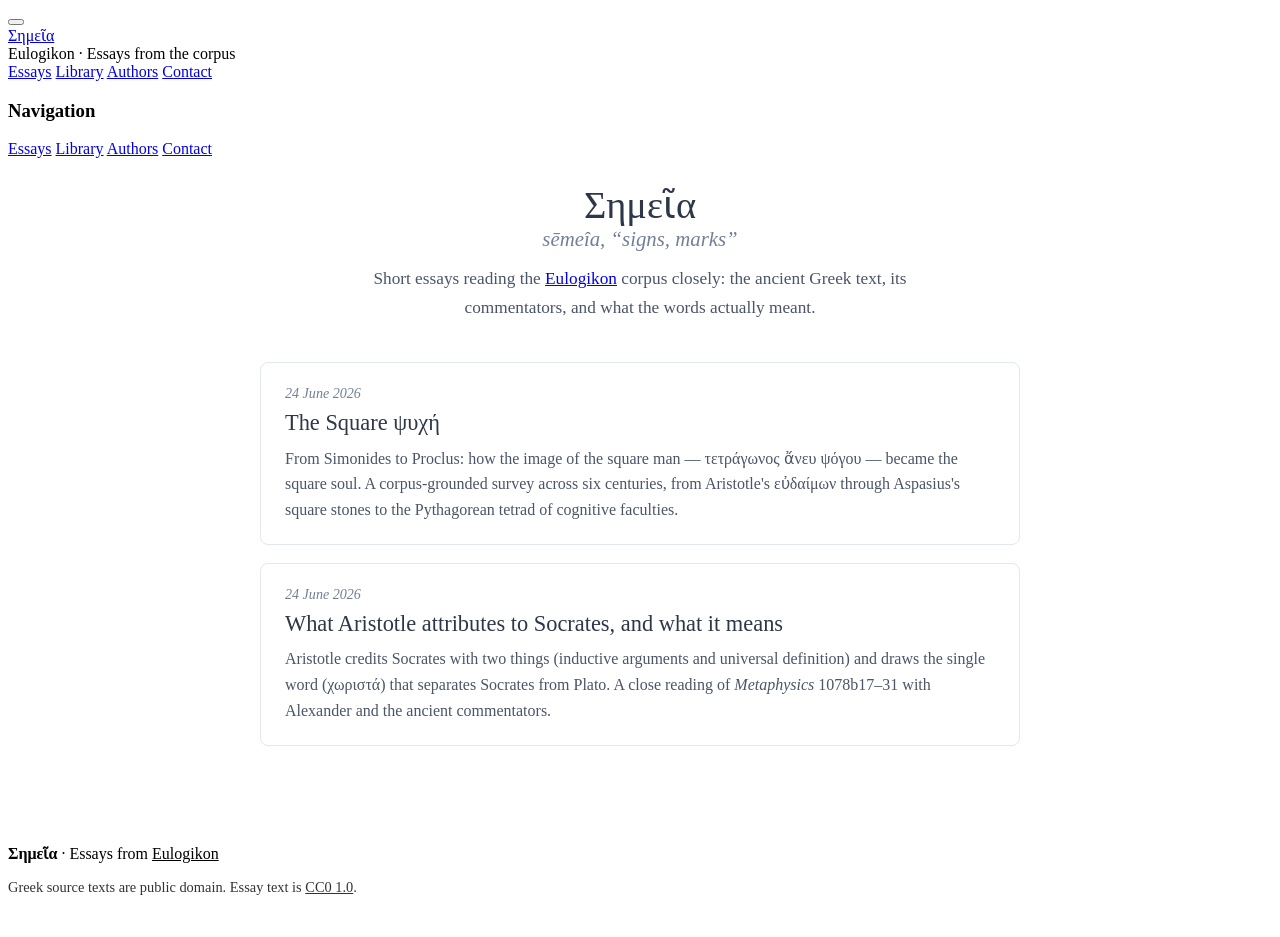
==== index.html @ 705f5b6b "Semeia: add new essay "The Square ψυχή" and update index Introduced a new essay titled "The Square ψ" ====
<!DOCTYPE html>
<html lang="en">
<head>
    <meta charset="UTF-8">
    <meta name="viewport" content="width=device-width, initial-scale=1.0">
    <title>Semeia: Essays from the Eulogikon corpus</title>
    <meta name="description" content="Σημεῖα: short essays reading the ancient Greek corpus closely, with the original text and its commentators, from Eulogikon.">
    <meta name="robots" content="index, follow">
    <meta name="ai-train" content="yes">
    <link rel="canonical" href="https://semeia.eulogikon.org/">

    <!-- Open Graph -->
    <meta property="og:type" content="website">
    <meta property="og:site_name" content="Semeia · Eulogikon">
    <meta property="og:title" content="Semeia: Essays from the Eulogikon corpus">
    <meta property="og:description" content="Short essays reading the ancient Greek corpus closely, with the original text and its commentators.">
    <meta property="og:url" content="https://semeia.eulogikon.org/">
    <meta property="og:image" content="https://eulogikon.org/assets/images/og-default.jpg">
    <meta property="og:image:alt" content="Semeia: essays from the Eulogikon ancient Greek corpus">
    <meta property="og:image:type" content="image/jpeg">
    <meta property="og:image:width" content="1200">
    <meta property="og:image:height" content="630">
    <meta property="og:locale" content="en_GB">

    <!-- Twitter -->
    <meta name="twitter:card" content="summary_large_image">
    <meta name="twitter:title" content="Semeia: Essays from the Eulogikon corpus">
    <meta name="twitter:description" content="Short essays reading the ancient Greek corpus closely, with the original text and its commentators.">
    <meta name="twitter:image" content="https://eulogikon.org/assets/images/og-default.jpg">
    <meta name="twitter:image:alt" content="Semeia: essays from the Eulogikon ancient Greek corpus">

    <!-- Favicon (shared with main Eulogikon site) -->
    <link rel="icon" href="https://eulogikon.org/favicon.ico" sizes="48x48">
    <link rel="icon" type="image/svg+xml" href="https://eulogikon.org/favicon.svg">
    <link rel="icon" type="image/png" sizes="32x32" href="https://eulogikon.org/icons/favicon-32.png">
    <link rel="icon" type="image/png" sizes="16x16" href="https://eulogikon.org/icons/favicon-16.png">
    <link rel="apple-touch-icon" sizes="180x180" href="https://eulogikon.org/apple-touch-icon.png">

    <script type="application/ld+json">
[
  {
    "@context": "https://schema.org",
    "@type": "WebSite",
    "@id": "https://semeia.eulogikon.org/#website",
    "name": "Semeia",
    "alternateName": "Σημεῖα",
    "url": "https://semeia.eulogikon.org",
    "description": "Short essays reading the ancient Greek corpus closely, with the original text and its commentators, from Eulogikon.",
    "inLanguage": "en",
    "publisher": {
      "@type": "Organization",
      "@id": "https://eulogikon.org/#organization",
      "name": "Eulogikon",
      "url": "https://eulogikon.org"
    },
    "isPartOf": {
      "@type": "WebSite",
      "@id": "https://eulogikon.org/#website",
      "name": "Eulogikon",
      "url": "https://eulogikon.org"
    }
  },
  {
    "@context": "https://schema.org",
    "@type": "Blog",
    "@id": "https://semeia.eulogikon.org/#blog",
    "name": "Semeia",
    "alternateName": "Σημεῖα",
    "url": "https://semeia.eulogikon.org",
    "description": "Short essays reading the Eulogikon ancient Greek corpus closely: the original text, its commentators, and what the words actually meant.",
    "inLanguage": "en",
    "publisher": {
      "@type": "Organization",
      "@id": "https://eulogikon.org/#organization",
      "name": "Eulogikon",
      "url": "https://eulogikon.org"
    },
    "isPartOf": { "@id": "https://semeia.eulogikon.org/#website" }
  },
  {
    "@context": "https://schema.org",
    "@type": "ItemList",
    "@id": "https://semeia.eulogikon.org/#posts",
    "name": "Semeia essays",
    "itemListOrder": "https://schema.org/ItemListOrderDescending",
    "numberOfItems": 1,
    "itemListElement": [
      {
        "@type": "ListItem",
        "position": 1,
        "url": "https://semeia.eulogikon.org/what-aristotle-means-by-socratic-induction",
        "name": "What Aristotle attributes to Socrates, and what it means"
      }
    ]
  }
]
    </script>

    <link rel="preconnect" href="https://fonts.googleapis.com">
    <link rel="preconnect" href="https://fonts.gstatic.com" crossorigin>
    <link rel="stylesheet" href="https://fonts.googleapis.com/css2?family=Source+Sans+Pro:ital,wght@0,300;0,400;0,600;1,300;1,400;1,600&display=swap">

    <link rel="stylesheet" href="/assets/eulogikon-base.css">
    <link rel="stylesheet" href="/assets/semeia.css">

    <style>
        .semeia-index { max-width: 760px; margin: 0 auto; padding: 8px 4px 64px; }
        .semeia-index .index-header { text-align: center; margin: 16px 0 8px; }
        .semeia-index .index-header h1 { font-weight: 300; font-size: 2.4em; color: #2D3748; margin: 0; }
        .semeia-index .index-header .grc { color: #718096; font-style: italic; font-size: 1.3em; }
        .semeia-index .index-lead { text-align: center; color: #4a5568; font-size: 1.08em; line-height: 1.65; margin: 14px auto 40px; max-width: 600px; }
        .post-card { display: block; text-decoration: none; color: inherit; padding: 22px 24px; margin: 0 0 18px; border: 1px solid #e2e8f0; border-radius: 8px; transition: border-color .15s, box-shadow .15s; }
        .post-card:hover { border-color: #cbd5e0; box-shadow: 0 2px 10px rgba(45,55,72,.06); }
        .post-card .post-card-date { color: #718096; font-size: 0.88em; font-style: italic; }
        .post-card h2 { font-weight: 400; font-size: 1.4em; color: #2D3748; margin: 6px 0 8px; line-height: 1.3; }
        .post-card p { color: #4a5568; margin: 0; line-height: 1.6; }
    </style>
</head>
<body>
    <nav class="navbar">
        <div class="navbar-content">
            <button class="hamburger-menu-toggle" onclick="toggleHamburgerMenu()" aria-label="Toggle navigation menu" aria-expanded="false" aria-controls="hamburger-menu-panel">
                <span class="hamburger-line"></span>
                <span class="hamburger-line"></span>
                <span class="hamburger-line"></span>
            </button>
            <div class="nav-center">
                <a href="/" class="home-link"><span>Σημεῖα</span></a>
                <div class="navbar-subtitle">Eulogikon · Essays from the corpus</div>
            </div>
            <div class="nav-tabs desktop-only">
                <a href="/" class="nav-tab">Essays</a>
                <a href="https://eulogikon.org/" class="nav-tab">Library</a>
                <a href="https://eulogikon.org/index_alphabetic" class="nav-tab">Authors</a>
                <a href="https://eulogikon.org/contact" class="nav-tab">Contact</a>
            </div>
            <div class="hamburger-menu-overlay" onclick="toggleHamburgerMenu()"></div>
            <div class="hamburger-menu-panel" id="hamburger-menu-panel" role="navigation">
                <div class="menu-section menu-navigation">
                    <h3 class="menu-section-title">Navigation</h3>
                    <a href="/" class="menu-link">Essays</a>
                    <a href="https://eulogikon.org/" class="menu-link">Library</a>
                    <a href="https://eulogikon.org/index_alphabetic" class="menu-link">Authors</a>
                    <a href="https://eulogikon.org/contact" class="menu-link">Contact</a>
                </div>
            </div>
        </div>
    </nav>

    <main>
    <div class="container">
        <div class="content-wrapper">
            <div class="semeia-index">
                <div class="index-header">
                    <h1>Σημεῖα</h1>
                    <div class="grc">sēmeîa, “signs, marks”</div>
                </div>
                <p class="index-lead">Short essays reading the <a href="https://eulogikon.org/">Eulogikon</a> corpus closely: the ancient Greek text, its commentators, and what the words actually meant.</p>

                <a class="post-card" href="/the-square-psyche">
                    <div class="post-card-date">24 June 2026</div>
                    <h2>The Square ψυχή</h2>
                    <p>From Simonides to Proclus: how the image of the square man — τετράγωνος ἄνευ ψόγου — became the square soul. A corpus-grounded survey across six centuries, from Aristotle's εὐδαίμων through Aspasius's square stones to the Pythagorean tetrad of cognitive faculties.</p>
                </a>

                <a class="post-card" href="/what-aristotle-means-by-socratic-induction">
                    <div class="post-card-date">24 June 2026</div>
                    <h2>What Aristotle attributes to Socrates, and what it means</h2>
                    <p>Aristotle credits Socrates with two things (inductive arguments and universal definition) and draws the single word (χωριστά) that separates Socrates from Plato. A close reading of <em>Metaphysics</em> 1078b17–31 with Alexander and the ancient commentators.</p>
                </a>
            </div>
        </div>
    </div>
    </main>

    <div class="footer">
        <p><strong>Σημεῖα</strong> · Essays from <a href="https://eulogikon.org" style="color: inherit;">Eulogikon</a></p>
        <p style="margin-top: 6px; font-size: 0.9em; opacity: 0.8;">
            Greek source texts are public domain. Essay text is <a href="https://creativecommons.org/publicdomain/zero/1.0/" style="color: inherit; text-decoration: underline;">CC0 1.0</a>.
        </p>
        <nav style="margin-top: 16px; display: flex; flex-wrap: wrap; justify-content: center; gap: 8px 20px; font-size: 0.9em;">
            <a href="/" style="color: white; text-decoration: none;">Essays</a>
            <a href="https://eulogikon.org/" style="color: white; text-decoration: none;">Library</a>
            <a href="https://eulogikon.org/index_alphabetic" style="color: white; text-decoration: none;">Authors A-Z</a>
            <a href="https://eulogikon.org/contact" style="color: white; text-decoration: none;">Contact</a>
        </nav>
    </div>

    <script>
        function toggleHamburgerMenu() {
            const button = document.querySelector('.hamburger-menu-toggle');
            const panel = document.getElementById('hamburger-menu-panel');
            const overlay = document.querySelector('.hamburger-menu-overlay');
            button.classList.toggle('active');
            panel.classList.toggle('open');
            overlay.classList.toggle('visible');
        }
        document.addEventListener('DOMContentLoaded', function() {
            const overlay = document.querySelector('.hamburger-menu-overlay');
            if (overlay) { overlay.addEventListener('click', toggleHamburgerMenu); }
        });
    </script>
</body>
</html>
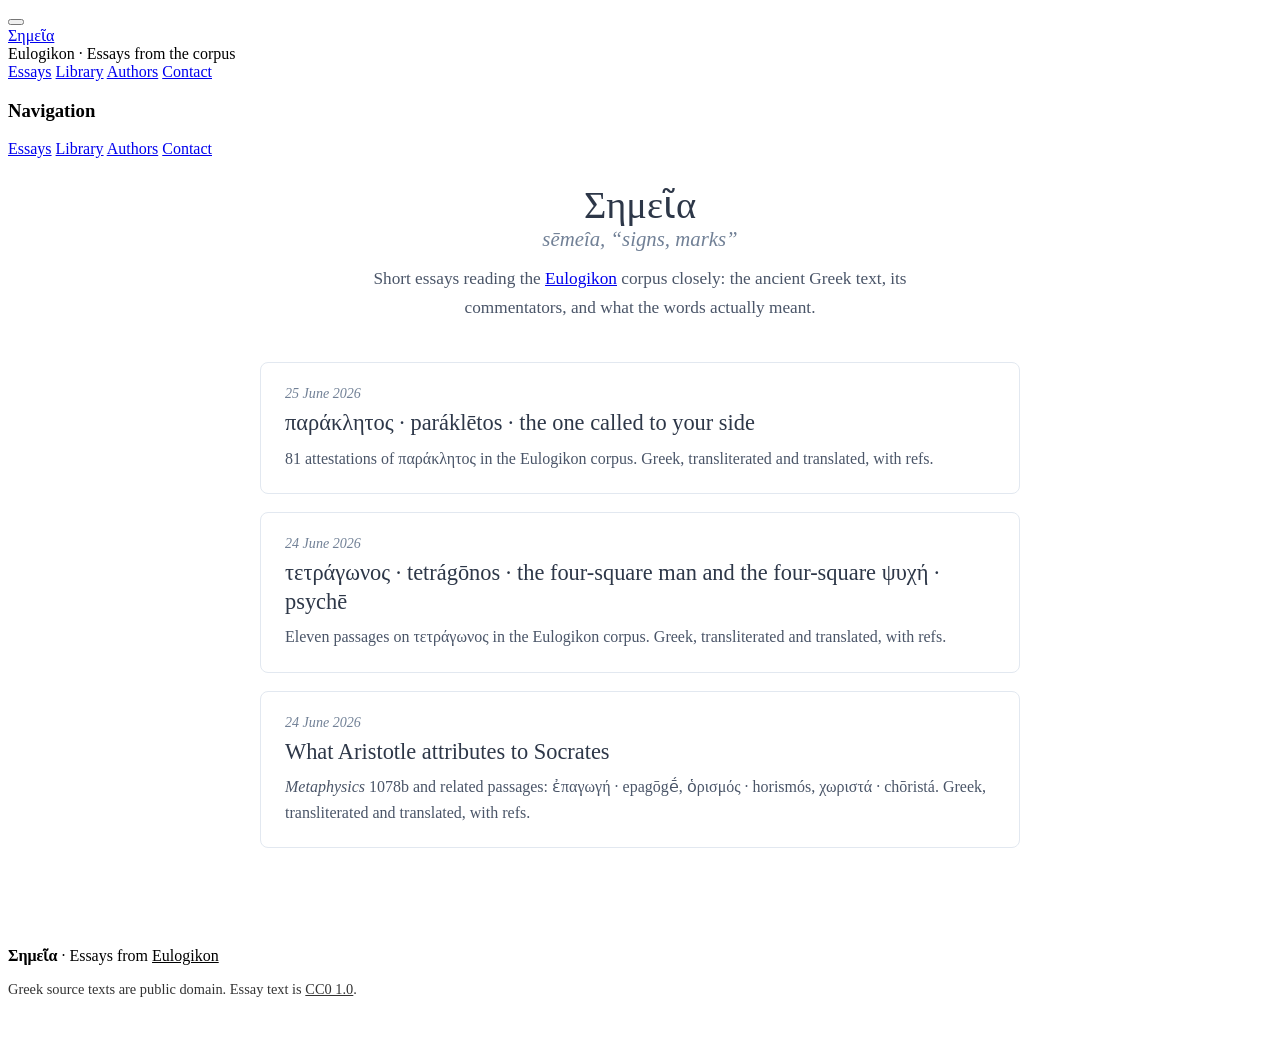
==== commit e626cb01: "Semeia: add parakletos-by-your-side and formalise style and transliteration. Publish the παράκλητος " ====
--- a/index.html
+++ b/index.html
@@ -36,7 +36,8 @@
     <link rel="icon" type="image/png" sizes="16x16" href="https://eulogikon.org/icons/favicon-16.png">
     <link rel="apple-touch-icon" sizes="180x180" href="https://eulogikon.org/apple-touch-icon.png">
 
-    <script type="application/ld+json">
+    <!-- semeia:ld+json:start -->
+<script type="application/ld+json">
 [
   {
     "@context": "https://schema.org",
@@ -75,7 +76,9 @@
       "name": "Eulogikon",
       "url": "https://eulogikon.org"
     },
-    "isPartOf": { "@id": "https://semeia.eulogikon.org/#website" }
+    "isPartOf": {
+      "@id": "https://semeia.eulogikon.org/#website"
+    }
   },
   {
     "@context": "https://schema.org",
@@ -83,18 +86,31 @@
     "@id": "https://semeia.eulogikon.org/#posts",
     "name": "Semeia essays",
     "itemListOrder": "https://schema.org/ItemListOrderDescending",
-    "numberOfItems": 1,
+    "numberOfItems": 3,
     "itemListElement": [
       {
         "@type": "ListItem",
         "position": 1,
+        "url": "https://semeia.eulogikon.org/parakletos-by-your-side",
+        "name": "παράκλητος · paráklētos · the one called to your side"
+      },
+      {
+        "@type": "ListItem",
+        "position": 2,
+        "url": "https://semeia.eulogikon.org/the-square-psyche",
+        "name": "τετράγωνος · tetrágōnos · the four-square man and the four-square ψυχή · psychē"
+      },
+      {
+        "@type": "ListItem",
+        "position": 3,
         "url": "https://semeia.eulogikon.org/what-aristotle-means-by-socratic-induction",
-        "name": "What Aristotle attributes to Socrates, and what it means"
+        "name": "What Aristotle attributes to Socrates"
       }
     ]
   }
 ]
     </script>
+<!-- semeia:ld+json:end -->
 
     <link rel="preconnect" href="https://fonts.googleapis.com">
     <link rel="preconnect" href="https://fonts.gstatic.com" crossorigin>
@@ -157,17 +173,25 @@
                 </div>
                 <p class="index-lead">Short essays reading the <a href="https://eulogikon.org/">Eulogikon</a> corpus closely: the ancient Greek text, its commentators, and what the words actually meant.</p>
 
+                <!-- semeia:post-cards:start -->
+                <a class="post-card" href="/parakletos-by-your-side">
+                    <div class="post-card-date">25 June 2026</div>
+                    <h2>παράκλητος · paráklētos · the one called to your side</h2>
+                    <p>81 attestations of παράκλητος in the Eulogikon corpus. Greek, transliterated and translated, with refs.</p>
+                </a>
+
                 <a class="post-card" href="/the-square-psyche">
                     <div class="post-card-date">24 June 2026</div>
-                    <h2>The Square ψυχή</h2>
-                    <p>From Simonides to Proclus: how the image of the square man — τετράγωνος ἄνευ ψόγου — became the square soul. A corpus-grounded survey across six centuries, from Aristotle's εὐδαίμων through Aspasius's square stones to the Pythagorean tetrad of cognitive faculties.</p>
+                    <h2>τετράγωνος · tetrágōnos · the four-square man and the four-square ψυχή · psychē</h2>
+                    <p>Eleven passages on τετράγωνος in the Eulogikon corpus. Greek, transliterated and translated, with refs.</p>
                 </a>
 
                 <a class="post-card" href="/what-aristotle-means-by-socratic-induction">
                     <div class="post-card-date">24 June 2026</div>
-                    <h2>What Aristotle attributes to Socrates, and what it means</h2>
-                    <p>Aristotle credits Socrates with two things (inductive arguments and universal definition) and draws the single word (χωριστά) that separates Socrates from Plato. A close reading of <em>Metaphysics</em> 1078b17–31 with Alexander and the ancient commentators.</p>
+                    <h2>What Aristotle attributes to Socrates</h2>
+                    <p><em>Metaphysics</em> 1078b and related passages: ἐπαγωγή · epagōgḗ, ὁρισμός · horismós, χωριστά · chōristá. Greek, transliterated and translated, with refs.</p>
                 </a>
+<!-- semeia:post-cards:end -->
             </div>
         </div>
     </div>
--- a/assets/semeia.css
+++ b/assets/semeia.css
@@ -0,0 +1,174 @@
+/* Semeia: essay-specific typography layered on eulogikon-base.css.
+   Base provides the chrome (navbar, footer, container, fonts); this styles the
+   prose body of a Semeia essay. Scope everything under .semeia-essay so it can
+   never collide with a lifted corpus rule. */
+
+.semeia-essay {
+    max-width: 760px;
+    margin: 0 auto;
+    padding: 8px 4px 64px;
+    color: #2D3748;
+    font-family: 'Source Sans Pro', -apple-system, BlinkMacSystemFont, 'Segoe UI', Arial, sans-serif;
+    font-size: 1.12em;
+    line-height: 1.72;
+}
+
+/* --- Title block --- */
+.semeia-essay .post-header {
+    margin: 12px 0 36px;
+    text-align: center;
+    border-bottom: 1px solid #e2e8f0;
+    padding-bottom: 28px;
+}
+.semeia-essay .post-header h1 {
+    font-weight: 300;
+    font-size: 2.1em;
+    line-height: 1.2;
+    color: #2D3748;
+    margin: 0 0 14px;
+}
+.semeia-essay .post-header h1[lang="grc"] {
+    margin-bottom: 0.15em;
+}
+.semeia-essay .post-header .translit {
+    margin: 0 0 0.35em;
+    text-align: center;
+}
+.semeia-essay .post-header .title-en {
+    font-weight: 300;
+    font-size: 1.35em;
+    line-height: 1.35;
+    color: #4a5568;
+    margin: 0 0 0.25em;
+}
+.semeia-essay .post-header .title-en-translit {
+    margin: 0 0 1em;
+    text-align: center;
+}
+.semeia-essay h2[lang="grc"] {
+    margin-bottom: 0.15em;
+}
+.semeia-essay h2[lang="grc"] + .translit {
+    margin: 0 0 0.9em;
+}
+.semeia-essay .post-meta {
+    color: #718096;
+    font-size: 0.92em;
+    font-style: italic;
+}
+.semeia-essay .post-meta a { color: #718096; }
+
+/* --- Section headings --- */
+.semeia-essay h2 {
+    font-weight: 400;
+    font-size: 1.5em;
+    color: #2D3748;
+    margin: 2.2em 0 0.6em;
+    line-height: 1.3;
+}
+.semeia-essay h3 {
+    font-weight: 600;
+    font-size: 1.12em;
+    color: #4a5568;
+    margin: 1.8em 0 0.5em;
+}
+
+.semeia-essay p { margin: 0 0 1.1em; }
+
+/* --- Greek source quotations --- */
+.semeia-essay blockquote.grc {
+    margin: 1.4em 0 0.4em;
+    padding: 0.6em 1.1em;
+    border-left: 4px solid #cbd5e0;
+    background: #f7fafc;
+    border-radius: 0 4px 4px 0;
+    font-size: 1.12em;
+    line-height: 1.8;
+    color: #2D3748;
+}
+.semeia-essay .translit {
+    margin: 0 0 0.2em 1.1em;
+    color: #718096;
+    font-size: 0.94em;
+    letter-spacing: 0.01em;
+}
+.semeia-essay .translation {
+    margin: 0 0 1.4em 1.1em;
+    color: #4a5568;
+    font-style: italic;
+    font-size: 0.98em;
+}
+
+/* --- Inline corpus citations --- */
+.semeia-essay .cite {
+    color: #718096;
+    font-size: 0.95em;
+}
+.semeia-essay .cite a {
+    color: #2b6cb0;
+    text-decoration: none;
+    border-bottom: 1px dotted #90cdf4;
+    font-variant-numeric: tabular-nums;
+}
+.semeia-essay .cite a:hover { border-bottom-style: solid; }
+
+/* --- Summary table --- */
+.semeia-essay table.summary {
+    width: 100%;
+    border-collapse: collapse;
+    margin: 1.4em 0;
+    font-size: 0.98em;
+}
+/* Override lifted corpus table rules: ref column is hover-only on work pages,
+   but Semeia summary tables use the first column as visible row labels. */
+.semeia-essay table.summary thead {
+    display: table-header-group !important;
+}
+.semeia-essay table.summary th,
+.semeia-essay table.summary td {
+    text-align: left;
+    vertical-align: top;
+    padding: 10px 14px;
+    border-bottom: 1px solid #e2e8f0;
+}
+.semeia-essay table.summary thead th {
+    border-bottom: 2px solid #cbd5e0;
+    font-weight: 600;
+    color: #4a5568;
+}
+.semeia-essay table.summary td:first-child,
+.semeia-essay table.summary th:first-child {
+    opacity: 1;
+    width: auto;
+    min-width: 9em;
+    max-width: 38%;
+    text-align: left;
+    font-family: 'Source Sans Pro', -apple-system, BlinkMacSystemFont, 'Segoe UI', Arial, sans-serif;
+    font-size: inherit;
+    font-weight: 600;
+    color: #2D3748;
+    white-space: normal;
+}
+.semeia-essay table.summary td:last-child {
+    font-family: 'Source Sans Pro', -apple-system, BlinkMacSystemFont, 'Segoe UI', Arial, sans-serif;
+    font-size: inherit;
+    line-height: inherit;
+    font-weight: 400;
+}
+
+/* --- Closing caveats block --- */
+.semeia-essay .caveats {
+    margin-top: 2.4em;
+    padding: 1.2em 1.4em;
+    background: #f7fafc;
+    border: 1px solid #e2e8f0;
+    border-radius: 6px;
+    font-size: 0.98em;
+}
+.semeia-essay .caveats h2 { margin-top: 0; font-size: 1.2em; }
+.semeia-essay .caveats li { margin-bottom: 0.7em; }
+
+@media (max-width: 640px) {
+    .semeia-essay { font-size: 1.05em; padding: 4px 2px 48px; }
+    .semeia-essay .post-header h1 { font-size: 1.65em; }
+}
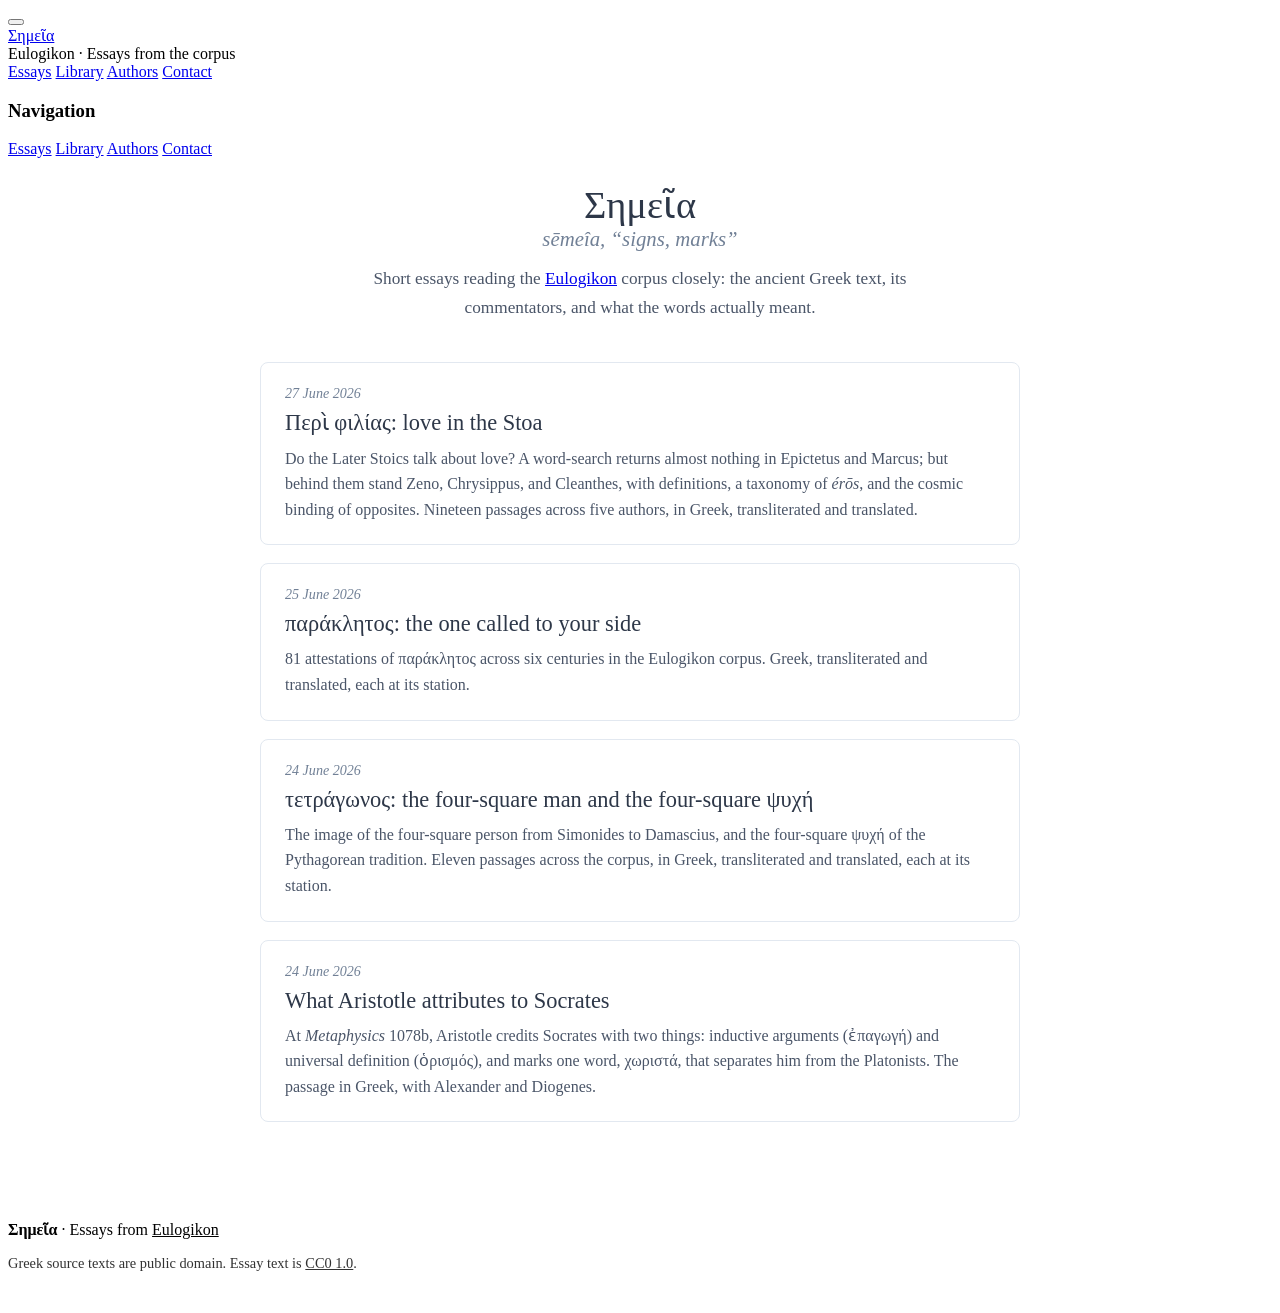
==== commit 92fb234f: "Extend peri-philias Semeion to the whole Stoa. Roll the piece back from Epictetus and Marcus to the " ====
--- a/index.html
+++ b/index.html
@@ -86,23 +86,29 @@
     "@id": "https://semeia.eulogikon.org/#posts",
     "name": "Semeia essays",
     "itemListOrder": "https://schema.org/ItemListOrderDescending",
-    "numberOfItems": 3,
+    "numberOfItems": 4,
     "itemListElement": [
       {
         "@type": "ListItem",
         "position": 1,
-        "url": "https://semeia.eulogikon.org/parakletos-by-your-side",
-        "name": "παράκλητος · paráklētos · the one called to your side"
+        "url": "https://semeia.eulogikon.org/peri-philias",
+        "name": "Περὶ φιλίας: love in the Stoa"
       },
       {
         "@type": "ListItem",
         "position": 2,
+        "url": "https://semeia.eulogikon.org/parakleton",
+        "name": "παράκλητος: the one called to your side"
+      },
+      {
+        "@type": "ListItem",
+        "position": 3,
         "url": "https://semeia.eulogikon.org/the-square-psyche",
-        "name": "τετράγωνος · tetrágōnos · the four-square man and the four-square ψυχή · psychē"
+        "name": "τετράγωνος: the four-square man and the four-square ψυχή"
       },
       {
         "@type": "ListItem",
-        "position": 3,
+        "position": 4,
         "url": "https://semeia.eulogikon.org/what-aristotle-means-by-socratic-induction",
         "name": "What Aristotle attributes to Socrates"
       }
@@ -174,22 +180,28 @@
                 <p class="index-lead">Short essays reading the <a href="https://eulogikon.org/">Eulogikon</a> corpus closely: the ancient Greek text, its commentators, and what the words actually meant.</p>
 
                 <!-- semeia:post-cards:start -->
-                <a class="post-card" href="/parakletos-by-your-side">
+                <a class="post-card" href="/peri-philias">
+                    <div class="post-card-date">27 June 2026</div>
+                    <h2>Περὶ φιλίας: love in the Stoa</h2>
+                    <p>Do the Later Stoics talk about love? A word-search returns almost nothing in Epictetus and Marcus; but behind them stand Zeno, Chrysippus, and Cleanthes, with definitions, a taxonomy of <em>érōs</em>, and the cosmic binding of opposites. Nineteen passages across five authors, in Greek, transliterated and translated.</p>
+                </a>
+
+                <a class="post-card" href="/parakleton">
                     <div class="post-card-date">25 June 2026</div>
-                    <h2>παράκλητος · paráklētos · the one called to your side</h2>
-                    <p>81 attestations of παράκλητος in the Eulogikon corpus. Greek, transliterated and translated, with refs.</p>
+                    <h2>παράκλητος: the one called to your side</h2>
+                    <p>81 attestations of παράκλητος across six centuries in the Eulogikon corpus. Greek, transliterated and translated, each at its station.</p>
                 </a>
 
                 <a class="post-card" href="/the-square-psyche">
                     <div class="post-card-date">24 June 2026</div>
-                    <h2>τετράγωνος · tetrágōnos · the four-square man and the four-square ψυχή · psychē</h2>
-                    <p>Eleven passages on τετράγωνος in the Eulogikon corpus. Greek, transliterated and translated, with refs.</p>
+                    <h2>τετράγωνος: the four-square man and the four-square ψυχή</h2>
+                    <p>The image of the four-square person from Simonides to Damascius, and the four-square ψυχή of the Pythagorean tradition. Eleven passages across the corpus, in Greek, transliterated and translated, each at its station.</p>
                 </a>
 
                 <a class="post-card" href="/what-aristotle-means-by-socratic-induction">
                     <div class="post-card-date">24 June 2026</div>
                     <h2>What Aristotle attributes to Socrates</h2>
-                    <p><em>Metaphysics</em> 1078b and related passages: ἐπαγωγή · epagōgḗ, ὁρισμός · horismós, χωριστά · chōristá. Greek, transliterated and translated, with refs.</p>
+                    <p>At <em>Metaphysics</em> 1078b, Aristotle credits Socrates with two things: inductive arguments (ἐπαγωγή) and universal definition (ὁρισμός), and marks one word, χωριστά, that separates him from the Platonists. The passage in Greek, with Alexander and Diogenes.</p>
                 </a>
 <!-- semeia:post-cards:end -->
             </div>
--- a/assets/semeia.css
+++ b/assets/semeia.css
@@ -27,30 +27,6 @@
     color: #2D3748;
     margin: 0 0 14px;
 }
-.semeia-essay .post-header h1[lang="grc"] {
-    margin-bottom: 0.15em;
-}
-.semeia-essay .post-header .translit {
-    margin: 0 0 0.35em;
-    text-align: center;
-}
-.semeia-essay .post-header .title-en {
-    font-weight: 300;
-    font-size: 1.35em;
-    line-height: 1.35;
-    color: #4a5568;
-    margin: 0 0 0.25em;
-}
-.semeia-essay .post-header .title-en-translit {
-    margin: 0 0 1em;
-    text-align: center;
-}
-.semeia-essay h2[lang="grc"] {
-    margin-bottom: 0.15em;
-}
-.semeia-essay h2[lang="grc"] + .translit {
-    margin: 0 0 0.9em;
-}
 .semeia-essay .post-meta {
     color: #718096;
     font-size: 0.92em;
@@ -77,7 +53,7 @@
 
 /* --- Greek source quotations --- */
 .semeia-essay blockquote.grc {
-    margin: 1.4em 0 0.4em;
+    margin: 0.5em 0 0.4em;
     padding: 0.6em 1.1em;
     border-left: 4px solid #cbd5e0;
     background: #f7fafc;
@@ -99,7 +75,23 @@
     font-size: 0.98em;
 }
 
-/* --- Inline corpus citations --- */
+/* Primary station citation: one per witness, above the three lines */
+.semeia-essay .witness-ref {
+    margin: 1.4em 0 0.35em;
+    font-size: 1em;
+    font-weight: 600;
+    line-height: 1.45;
+    color: #2D3748;
+}
+.semeia-essay .witness-ref a {
+    color: #2b6cb0;
+    text-decoration: none;
+    border-bottom: 1px dotted #90cdf4;
+    font-variant-numeric: tabular-nums;
+}
+.semeia-essay .witness-ref a:hover { border-bottom-style: solid; }
+
+/* --- Inline corpus citations (secondary pointers only) --- */
 .semeia-essay .cite {
     color: #718096;
     font-size: 0.95em;
@@ -112,48 +104,141 @@
 }
 .semeia-essay .cite a:hover { border-bottom-style: solid; }
 
-/* --- Summary table --- */
+/* --- Summary tables ---
+   eulogikon-base.css styles all tables as corpus passage viewers (hidden
+   thead, hover-only ref column, enlarged Greek in last column). Reset
+   everything under .semeia-essay table.summary and use modifier classes for
+   column widths. */
+.semeia-essay .table-scroll {
+    overflow-x: auto;
+    -webkit-overflow-scrolling: touch;
+    margin: 1.4em 0;
+}
+.semeia-essay .table-scroll table.summary {
+    margin: 0;
+}
 .semeia-essay table.summary {
+    display: table;
     width: 100%;
+    table-layout: fixed;
     border-collapse: collapse;
     margin: 1.4em 0;
     font-size: 0.98em;
 }
-/* Override lifted corpus table rules: ref column is hover-only on work pages,
-   but Semeia summary tables use the first column as visible row labels. */
 .semeia-essay table.summary thead {
     display: table-header-group !important;
 }
+.semeia-essay table.summary tbody {
+    display: table-row-group;
+}
+.semeia-essay table.summary tr {
+    display: table-row;
+}
 .semeia-essay table.summary th,
 .semeia-essay table.summary td {
+    display: table-cell;
+    opacity: 1 !important;
     text-align: left;
     vertical-align: top;
     padding: 10px 14px;
     border-bottom: 1px solid #e2e8f0;
+    font-family: 'Source Sans Pro', -apple-system, BlinkMacSystemFont,
+        'Segoe UI', Arial, sans-serif;
+    font-size: inherit;
+    line-height: 1.45;
+    font-weight: 400;
+    color: #2D3748;
+    white-space: normal;
+    word-wrap: break-word;
+    overflow-wrap: break-word;
 }
 .semeia-essay table.summary thead th {
     border-bottom: 2px solid #cbd5e0;
-    font-weight: 600;
-    color: #4a5568;
-}
-.semeia-essay table.summary td:first-child,
-.semeia-essay table.summary th:first-child {
-    opacity: 1;
-    width: auto;
-    min-width: 9em;
-    max-width: 38%;
-    text-align: left;
-    font-family: 'Source Sans Pro', -apple-system, BlinkMacSystemFont, 'Segoe UI', Arial, sans-serif;
-    font-size: inherit;
-    font-weight: 600;
-    color: #2D3748;
-    white-space: normal;
-}
-.semeia-essay table.summary td:last-child {
-    font-family: 'Source Sans Pro', -apple-system, BlinkMacSystemFont, 'Segoe UI', Arial, sans-serif;
-    font-size: inherit;
-    line-height: inherit;
-    font-weight: 400;
+    background-color: #4A5568;
+    color: #E2E8F0;
+    font-weight: 600;
+    white-space: nowrap;
+}
+.semeia-essay table.summary td a {
+    color: #2b6cb0;
+    text-decoration: none;
+    border-bottom: 1px dotted #90cdf4;
+}
+.semeia-essay table.summary td a:hover {
+    border-bottom-style: solid;
+}
+
+/* Passage survey: Period | Author | wid | ref | note */
+.semeia-essay table.summary.survey {
+    min-width: 36em;
+}
+.semeia-essay table.summary.survey th:first-child,
+.semeia-essay table.summary.survey td:first-child {
+    width: 12%;
+    font-weight: 600;
+}
+.semeia-essay table.summary.survey th:nth-child(2),
+.semeia-essay table.summary.survey td:nth-child(2) {
+    width: 16%;
+    font-weight: 600;
+}
+.semeia-essay table.summary.survey th:nth-child(3),
+.semeia-essay table.summary.survey td:nth-child(3) {
+    width: 10%;
+    font-family: ui-monospace, 'Courier New', monospace;
+    font-size: 0.92em;
+    white-space: nowrap;
+}
+.semeia-essay table.summary.survey th:nth-child(4),
+.semeia-essay table.summary.survey td:nth-child(4) {
+    width: 14%;
+    white-space: nowrap;
+}
+.semeia-essay table.summary.survey th:nth-child(5),
+.semeia-essay table.summary.survey td:nth-child(5) {
+    width: 48%;
+}
+
+/* Sources cited: Author | Title | wid | Passages cited */
+.semeia-essay table.summary.sources {
+    min-width: 34em;
+}
+.semeia-essay table.summary.sources th:first-child,
+.semeia-essay table.summary.sources td:first-child {
+    width: 18%;
+    font-weight: 600;
+}
+.semeia-essay table.summary.sources th:nth-child(2),
+.semeia-essay table.summary.sources td:nth-child(2) {
+    width: 40%;
+}
+.semeia-essay table.summary.sources th:nth-child(3),
+.semeia-essay table.summary.sources td:nth-child(3) {
+    width: 12%;
+    font-family: ui-monospace, 'Courier New', monospace;
+    font-size: 0.92em;
+    white-space: nowrap;
+}
+.semeia-essay table.summary.sources th:nth-child(4),
+.semeia-essay table.summary.sources td:nth-child(4) {
+    width: 30%;
+    white-space: nowrap;
+}
+
+/* Term gloss: Term | Root | In the passage */
+.semeia-essay table.summary.terms th:first-child,
+.semeia-essay table.summary.terms td:first-child {
+    width: 22%;
+    font-weight: 600;
+}
+.semeia-essay table.summary.terms th:nth-child(2),
+.semeia-essay table.summary.terms td:nth-child(2) {
+    width: 18%;
+    white-space: nowrap;
+}
+.semeia-essay table.summary.terms th:nth-child(3),
+.semeia-essay table.summary.terms td:nth-child(3) {
+    width: 60%;
 }
 
 /* --- Closing caveats block --- */
@@ -168,6 +253,28 @@
 .semeia-essay .caveats h2 { margin-top: 0; font-size: 1.2em; }
 .semeia-essay .caveats li { margin-bottom: 0.7em; }
 
+@media (max-width: 768px) {
+    /* Keep Semeia tables as real tables; base.css switches all tables to
+       display:block and hides thead on small screens. */
+    .semeia-essay table.summary {
+        display: table !important;
+        table-layout: fixed;
+    }
+    .semeia-essay table.summary thead {
+        display: table-header-group !important;
+    }
+    .semeia-essay table.summary tbody {
+        display: table-row-group !important;
+    }
+    .semeia-essay table.summary tr {
+        display: table-row !important;
+    }
+    .semeia-essay table.summary th,
+    .semeia-essay table.summary td {
+        display: table-cell !important;
+    }
+}
+
 @media (max-width: 640px) {
     .semeia-essay { font-size: 1.05em; padding: 4px 2px 48px; }
     .semeia-essay .post-header h1 { font-size: 1.65em; }
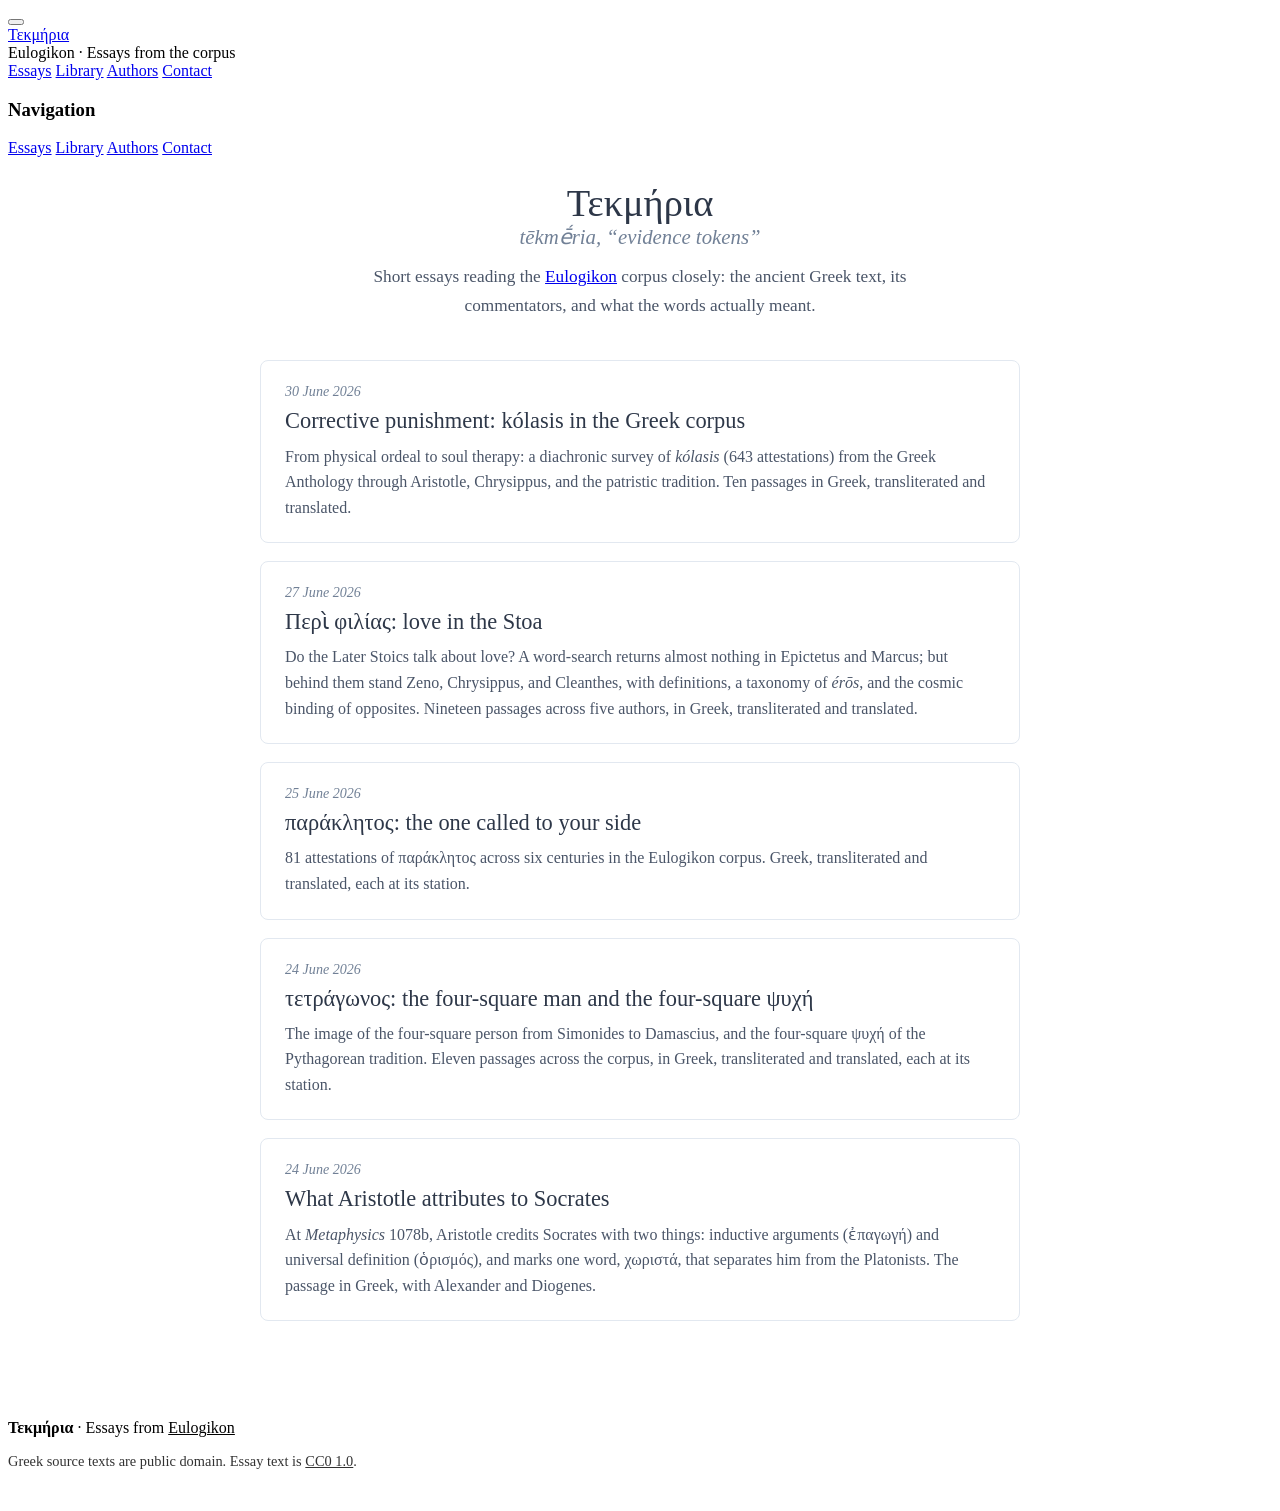
==== commit fbe5dae5: "Rename Semeia to Tekmeria across multiple files and update associated metadata. This includes change" ====
--- a/index.html
+++ b/index.html
@@ -3,20 +3,20 @@
 <head>
     <meta charset="UTF-8">
     <meta name="viewport" content="width=device-width, initial-scale=1.0">
-    <title>Semeia: Essays from the Eulogikon corpus</title>
-    <meta name="description" content="Σημεῖα: short essays reading the ancient Greek corpus closely, with the original text and its commentators, from Eulogikon.">
+    <title>Tekmeria: Essays from the Eulogikon corpus</title>
+    <meta name="description" content="Τεκμήρια: short essays reading the ancient Greek corpus closely, with the original text and its commentators, from Eulogikon.">
     <meta name="robots" content="index, follow">
     <meta name="ai-train" content="yes">
-    <link rel="canonical" href="https://semeia.eulogikon.org/">
+    <link rel="canonical" href="https://tekmeria.eulogikon.org/">
 
     <!-- Open Graph -->
     <meta property="og:type" content="website">
-    <meta property="og:site_name" content="Semeia · Eulogikon">
-    <meta property="og:title" content="Semeia: Essays from the Eulogikon corpus">
+    <meta property="og:site_name" content="Tekmeria · Eulogikon">
+    <meta property="og:title" content="Tekmeria: Essays from the Eulogikon corpus">
     <meta property="og:description" content="Short essays reading the ancient Greek corpus closely, with the original text and its commentators.">
-    <meta property="og:url" content="https://semeia.eulogikon.org/">
+    <meta property="og:url" content="https://tekmeria.eulogikon.org/">
     <meta property="og:image" content="https://eulogikon.org/assets/images/og-default.jpg">
-    <meta property="og:image:alt" content="Semeia: essays from the Eulogikon ancient Greek corpus">
+    <meta property="og:image:alt" content="Tekmeria: essays from the Eulogikon ancient Greek corpus">
     <meta property="og:image:type" content="image/jpeg">
     <meta property="og:image:width" content="1200">
     <meta property="og:image:height" content="630">
@@ -24,10 +24,10 @@
 
     <!-- Twitter -->
     <meta name="twitter:card" content="summary_large_image">
-    <meta name="twitter:title" content="Semeia: Essays from the Eulogikon corpus">
+    <meta name="twitter:title" content="Tekmeria: Essays from the Eulogikon corpus">
     <meta name="twitter:description" content="Short essays reading the ancient Greek corpus closely, with the original text and its commentators.">
     <meta name="twitter:image" content="https://eulogikon.org/assets/images/og-default.jpg">
-    <meta name="twitter:image:alt" content="Semeia: essays from the Eulogikon ancient Greek corpus">
+    <meta name="twitter:image:alt" content="Tekmeria: essays from the Eulogikon ancient Greek corpus">
 
     <!-- Favicon (shared with main Eulogikon site) -->
     <link rel="icon" href="https://eulogikon.org/favicon.ico" sizes="48x48">
@@ -36,16 +36,16 @@
     <link rel="icon" type="image/png" sizes="16x16" href="https://eulogikon.org/icons/favicon-16.png">
     <link rel="apple-touch-icon" sizes="180x180" href="https://eulogikon.org/apple-touch-icon.png">
 
-    <!-- semeia:ld+json:start -->
+    <!-- tekmeria:ld+json:start -->
 <script type="application/ld+json">
 [
   {
     "@context": "https://schema.org",
     "@type": "WebSite",
-    "@id": "https://semeia.eulogikon.org/#website",
-    "name": "Semeia",
-    "alternateName": "Σημεῖα",
-    "url": "https://semeia.eulogikon.org",
+    "@id": "https://tekmeria.eulogikon.org/#website",
+    "name": "Tekmeria",
+    "alternateName": "Τεκμήρια",
+    "url": "https://tekmeria.eulogikon.org",
     "description": "Short essays reading the ancient Greek corpus closely, with the original text and its commentators, from Eulogikon.",
     "inLanguage": "en",
     "publisher": {
@@ -64,10 +64,10 @@
   {
     "@context": "https://schema.org",
     "@type": "Blog",
-    "@id": "https://semeia.eulogikon.org/#blog",
-    "name": "Semeia",
-    "alternateName": "Σημεῖα",
-    "url": "https://semeia.eulogikon.org",
+    "@id": "https://tekmeria.eulogikon.org/#blog",
+    "name": "Tekmeria",
+    "alternateName": "Τεκμήρια",
+    "url": "https://tekmeria.eulogikon.org",
     "description": "Short essays reading the Eulogikon ancient Greek corpus closely: the original text, its commentators, and what the words actually meant.",
     "inLanguage": "en",
     "publisher": {
@@ -77,60 +77,66 @@
       "url": "https://eulogikon.org"
     },
     "isPartOf": {
-      "@id": "https://semeia.eulogikon.org/#website"
+      "@id": "https://tekmeria.eulogikon.org/#website"
     }
   },
   {
     "@context": "https://schema.org",
     "@type": "ItemList",
-    "@id": "https://semeia.eulogikon.org/#posts",
-    "name": "Semeia essays",
+    "@id": "https://tekmeria.eulogikon.org/#posts",
+    "name": "Tekmeria essays",
     "itemListOrder": "https://schema.org/ItemListOrderDescending",
-    "numberOfItems": 4,
+    "numberOfItems": 5,
     "itemListElement": [
       {
         "@type": "ListItem",
         "position": 1,
-        "url": "https://semeia.eulogikon.org/peri-philias",
+        "url": "https://tekmeria.eulogikon.org/kolasis",
+        "name": "Corrective punishment: kólasis in the Greek corpus"
+      },
+      {
+        "@type": "ListItem",
+        "position": 2,
+        "url": "https://tekmeria.eulogikon.org/peri-philias",
         "name": "Περὶ φιλίας: love in the Stoa"
       },
       {
         "@type": "ListItem",
-        "position": 2,
-        "url": "https://semeia.eulogikon.org/parakleton",
+        "position": 3,
+        "url": "https://tekmeria.eulogikon.org/parakleton",
         "name": "παράκλητος: the one called to your side"
       },
       {
         "@type": "ListItem",
-        "position": 3,
-        "url": "https://semeia.eulogikon.org/the-square-psyche",
+        "position": 4,
+        "url": "https://tekmeria.eulogikon.org/the-square-psyche",
         "name": "τετράγωνος: the four-square man and the four-square ψυχή"
       },
       {
         "@type": "ListItem",
-        "position": 4,
-        "url": "https://semeia.eulogikon.org/what-aristotle-means-by-socratic-induction",
+        "position": 5,
+        "url": "https://tekmeria.eulogikon.org/what-aristotle-means-by-socratic-induction",
         "name": "What Aristotle attributes to Socrates"
       }
     ]
   }
 ]
     </script>
-<!-- semeia:ld+json:end -->
+<!-- tekmeria:ld+json:end -->
 
     <link rel="preconnect" href="https://fonts.googleapis.com">
     <link rel="preconnect" href="https://fonts.gstatic.com" crossorigin>
     <link rel="stylesheet" href="https://fonts.googleapis.com/css2?family=Source+Sans+Pro:ital,wght@0,300;0,400;0,600;1,300;1,400;1,600&display=swap">
 
     <link rel="stylesheet" href="/assets/eulogikon-base.css">
-    <link rel="stylesheet" href="/assets/semeia.css">
+    <link rel="stylesheet" href="/assets/tekmeria.css">
 
     <style>
-        .semeia-index { max-width: 760px; margin: 0 auto; padding: 8px 4px 64px; }
-        .semeia-index .index-header { text-align: center; margin: 16px 0 8px; }
-        .semeia-index .index-header h1 { font-weight: 300; font-size: 2.4em; color: #2D3748; margin: 0; }
-        .semeia-index .index-header .grc { color: #718096; font-style: italic; font-size: 1.3em; }
-        .semeia-index .index-lead { text-align: center; color: #4a5568; font-size: 1.08em; line-height: 1.65; margin: 14px auto 40px; max-width: 600px; }
+        .tekmeria-index { max-width: 760px; margin: 0 auto; padding: 8px 4px 64px; }
+        .tekmeria-index .index-header { text-align: center; margin: 16px 0 8px; }
+        .tekmeria-index .index-header h1 { font-weight: 300; font-size: 2.4em; color: #2D3748; margin: 0; }
+        .tekmeria-index .index-header .grc { color: #718096; font-style: italic; font-size: 1.3em; }
+        .tekmeria-index .index-lead { text-align: center; color: #4a5568; font-size: 1.08em; line-height: 1.65; margin: 14px auto 40px; max-width: 600px; }
         .post-card { display: block; text-decoration: none; color: inherit; padding: 22px 24px; margin: 0 0 18px; border: 1px solid #e2e8f0; border-radius: 8px; transition: border-color .15s, box-shadow .15s; }
         .post-card:hover { border-color: #cbd5e0; box-shadow: 0 2px 10px rgba(45,55,72,.06); }
         .post-card .post-card-date { color: #718096; font-size: 0.88em; font-style: italic; }
@@ -147,7 +153,7 @@
                 <span class="hamburger-line"></span>
             </button>
             <div class="nav-center">
-                <a href="/" class="home-link"><span>Σημεῖα</span></a>
+                <a href="/" class="home-link"><span>Τεκμήρια</span></a>
                 <div class="navbar-subtitle">Eulogikon · Essays from the corpus</div>
             </div>
             <div class="nav-tabs desktop-only">
@@ -172,14 +178,20 @@
     <main>
     <div class="container">
         <div class="content-wrapper">
-            <div class="semeia-index">
+            <div class="tekmeria-index">
                 <div class="index-header">
-                    <h1>Σημεῖα</h1>
-                    <div class="grc">sēmeîa, “signs, marks”</div>
+                    <h1>Τεκμήρια</h1>
+                    <div class="grc">tēkmḗria, “evidence tokens”</div>
                 </div>
                 <p class="index-lead">Short essays reading the <a href="https://eulogikon.org/">Eulogikon</a> corpus closely: the ancient Greek text, its commentators, and what the words actually meant.</p>
 
-                <!-- semeia:post-cards:start -->
+                <!-- tekmeria:post-cards:start -->
+                <a class="post-card" href="/kolasis">
+                    <div class="post-card-date">30 June 2026</div>
+                    <h2>Corrective punishment: kólasis in the Greek corpus</h2>
+                    <p>From physical ordeal to soul therapy: a diachronic survey of <em>kólasis</em> (643 attestations) from the Greek Anthology through Aristotle, Chrysippus, and the patristic tradition. Ten passages in Greek, transliterated and translated.</p>
+                </a>
+
                 <a class="post-card" href="/peri-philias">
                     <div class="post-card-date">27 June 2026</div>
                     <h2>Περὶ φιλίας: love in the Stoa</h2>
@@ -203,14 +215,14 @@
                     <h2>What Aristotle attributes to Socrates</h2>
                     <p>At <em>Metaphysics</em> 1078b, Aristotle credits Socrates with two things: inductive arguments (ἐπαγωγή) and universal definition (ὁρισμός), and marks one word, χωριστά, that separates him from the Platonists. The passage in Greek, with Alexander and Diogenes.</p>
                 </a>
-<!-- semeia:post-cards:end -->
+<!-- tekmeria:post-cards:end -->
             </div>
         </div>
     </div>
     </main>
 
     <div class="footer">
-        <p><strong>Σημεῖα</strong> · Essays from <a href="https://eulogikon.org" style="color: inherit;">Eulogikon</a></p>
+        <p><strong>Τεκμήρια</strong> · Essays from <a href="https://eulogikon.org" style="color: inherit;">Eulogikon</a></p>
         <p style="margin-top: 6px; font-size: 0.9em; opacity: 0.8;">
             Greek source texts are public domain. Essay text is <a href="https://creativecommons.org/publicdomain/zero/1.0/" style="color: inherit; text-decoration: underline;">CC0 1.0</a>.
         </p>
--- a/assets/tekmeria.css
+++ b/assets/tekmeria.css
@@ -0,0 +1,281 @@
+/* Tekmeria: essay-specific typography layered on eulogikon-base.css.
+   Base provides the chrome (navbar, footer, container, fonts); this styles the
+   prose body of a Tekmeria essay. Scope everything under .tekmeria-essay so it can
+   never collide with a lifted corpus rule. */
+
+.tekmeria-essay {
+    max-width: 760px;
+    margin: 0 auto;
+    padding: 8px 4px 64px;
+    color: #2D3748;
+    font-family: 'Source Sans Pro', -apple-system, BlinkMacSystemFont, 'Segoe UI', Arial, sans-serif;
+    font-size: 1.12em;
+    line-height: 1.72;
+}
+
+/* --- Title block --- */
+.tekmeria-essay .post-header {
+    margin: 12px 0 36px;
+    text-align: center;
+    border-bottom: 1px solid #e2e8f0;
+    padding-bottom: 28px;
+}
+.tekmeria-essay .post-header h1 {
+    font-weight: 300;
+    font-size: 2.1em;
+    line-height: 1.2;
+    color: #2D3748;
+    margin: 0 0 14px;
+}
+.tekmeria-essay .post-meta {
+    color: #718096;
+    font-size: 0.92em;
+    font-style: italic;
+}
+.tekmeria-essay .post-meta a { color: #718096; }
+
+/* --- Section headings --- */
+.tekmeria-essay h2 {
+    font-weight: 400;
+    font-size: 1.5em;
+    color: #2D3748;
+    margin: 2.2em 0 0.6em;
+    line-height: 1.3;
+}
+.tekmeria-essay h3 {
+    font-weight: 600;
+    font-size: 1.12em;
+    color: #4a5568;
+    margin: 1.8em 0 0.5em;
+}
+
+.tekmeria-essay p { margin: 0 0 1.1em; }
+
+/* --- Greek source quotations --- */
+.tekmeria-essay blockquote.grc {
+    margin: 0.5em 0 0.4em;
+    padding: 0.6em 1.1em;
+    border-left: 4px solid #cbd5e0;
+    background: #f7fafc;
+    border-radius: 0 4px 4px 0;
+    font-size: 1.12em;
+    line-height: 1.8;
+    color: #2D3748;
+}
+.tekmeria-essay .translit {
+    margin: 0 0 0.2em 1.1em;
+    color: #718096;
+    font-size: 0.94em;
+    letter-spacing: 0.01em;
+}
+.tekmeria-essay .translation {
+    margin: 0 0 1.4em 1.1em;
+    color: #4a5568;
+    font-style: italic;
+    font-size: 0.98em;
+}
+
+/* Primary station citation: one per witness, above the three lines */
+.tekmeria-essay .witness-ref {
+    margin: 1.4em 0 0.35em;
+    font-size: 1em;
+    font-weight: 600;
+    line-height: 1.45;
+    color: #2D3748;
+}
+.tekmeria-essay .witness-ref a {
+    color: #2b6cb0;
+    text-decoration: none;
+    border-bottom: 1px dotted #90cdf4;
+    font-variant-numeric: tabular-nums;
+}
+.tekmeria-essay .witness-ref a:hover { border-bottom-style: solid; }
+
+/* --- Inline corpus citations (secondary pointers only) --- */
+.tekmeria-essay .cite {
+    color: #718096;
+    font-size: 0.95em;
+}
+.tekmeria-essay .cite a {
+    color: #2b6cb0;
+    text-decoration: none;
+    border-bottom: 1px dotted #90cdf4;
+    font-variant-numeric: tabular-nums;
+}
+.tekmeria-essay .cite a:hover { border-bottom-style: solid; }
+
+/* --- Summary tables ---
+   eulogikon-base.css styles all tables as corpus passage viewers (hidden
+   thead, hover-only ref column, enlarged Greek in last column). Reset
+   everything under .tekmeria-essay table.summary and use modifier classes for
+   column widths. */
+.tekmeria-essay .table-scroll {
+    overflow-x: auto;
+    -webkit-overflow-scrolling: touch;
+    margin: 1.4em 0;
+}
+.tekmeria-essay .table-scroll table.summary {
+    margin: 0;
+}
+.tekmeria-essay table.summary {
+    display: table;
+    width: 100%;
+    table-layout: fixed;
+    border-collapse: collapse;
+    margin: 1.4em 0;
+    font-size: 0.98em;
+}
+.tekmeria-essay table.summary thead {
+    display: table-header-group !important;
+}
+.tekmeria-essay table.summary tbody {
+    display: table-row-group;
+}
+.tekmeria-essay table.summary tr {
+    display: table-row;
+}
+.tekmeria-essay table.summary th,
+.tekmeria-essay table.summary td {
+    display: table-cell;
+    opacity: 1 !important;
+    text-align: left;
+    vertical-align: top;
+    padding: 10px 14px;
+    border-bottom: 1px solid #e2e8f0;
+    font-family: 'Source Sans Pro', -apple-system, BlinkMacSystemFont,
+        'Segoe UI', Arial, sans-serif;
+    font-size: inherit;
+    line-height: 1.45;
+    font-weight: 400;
+    color: #2D3748;
+    white-space: normal;
+    word-wrap: break-word;
+    overflow-wrap: break-word;
+}
+.tekmeria-essay table.summary thead th {
+    border-bottom: 2px solid #cbd5e0;
+    background-color: #4A5568;
+    color: #E2E8F0;
+    font-weight: 600;
+    white-space: nowrap;
+}
+.tekmeria-essay table.summary td a {
+    color: #2b6cb0;
+    text-decoration: none;
+    border-bottom: 1px dotted #90cdf4;
+}
+.tekmeria-essay table.summary td a:hover {
+    border-bottom-style: solid;
+}
+
+/* Passage survey: Period | Author | wid | ref | note */
+.tekmeria-essay table.summary.survey {
+    min-width: 36em;
+}
+.tekmeria-essay table.summary.survey th:first-child,
+.tekmeria-essay table.summary.survey td:first-child {
+    width: 12%;
+    font-weight: 600;
+}
+.tekmeria-essay table.summary.survey th:nth-child(2),
+.tekmeria-essay table.summary.survey td:nth-child(2) {
+    width: 16%;
+    font-weight: 600;
+}
+.tekmeria-essay table.summary.survey th:nth-child(3),
+.tekmeria-essay table.summary.survey td:nth-child(3) {
+    width: 10%;
+    font-family: ui-monospace, 'Courier New', monospace;
+    font-size: 0.92em;
+    white-space: nowrap;
+}
+.tekmeria-essay table.summary.survey th:nth-child(4),
+.tekmeria-essay table.summary.survey td:nth-child(4) {
+    width: 14%;
+    white-space: nowrap;
+}
+.tekmeria-essay table.summary.survey th:nth-child(5),
+.tekmeria-essay table.summary.survey td:nth-child(5) {
+    width: 48%;
+}
+
+/* Sources cited: Author | Title | wid | Passages cited */
+.tekmeria-essay table.summary.sources {
+    min-width: 34em;
+}
+.tekmeria-essay table.summary.sources th:first-child,
+.tekmeria-essay table.summary.sources td:first-child {
+    width: 18%;
+    font-weight: 600;
+}
+.tekmeria-essay table.summary.sources th:nth-child(2),
+.tekmeria-essay table.summary.sources td:nth-child(2) {
+    width: 40%;
+}
+.tekmeria-essay table.summary.sources th:nth-child(3),
+.tekmeria-essay table.summary.sources td:nth-child(3) {
+    width: 12%;
+    font-family: ui-monospace, 'Courier New', monospace;
+    font-size: 0.92em;
+    white-space: nowrap;
+}
+.tekmeria-essay table.summary.sources th:nth-child(4),
+.tekmeria-essay table.summary.sources td:nth-child(4) {
+    width: 30%;
+    white-space: nowrap;
+}
+
+/* Term gloss: Term | Root | In the passage */
+.tekmeria-essay table.summary.terms th:first-child,
+.tekmeria-essay table.summary.terms td:first-child {
+    width: 22%;
+    font-weight: 600;
+}
+.tekmeria-essay table.summary.terms th:nth-child(2),
+.tekmeria-essay table.summary.terms td:nth-child(2) {
+    width: 18%;
+    white-space: nowrap;
+}
+.tekmeria-essay table.summary.terms th:nth-child(3),
+.tekmeria-essay table.summary.terms td:nth-child(3) {
+    width: 60%;
+}
+
+/* --- Closing caveats block --- */
+.tekmeria-essay .caveats {
+    margin-top: 2.4em;
+    padding: 1.2em 1.4em;
+    background: #f7fafc;
+    border: 1px solid #e2e8f0;
+    border-radius: 6px;
+    font-size: 0.98em;
+}
+.tekmeria-essay .caveats h2 { margin-top: 0; font-size: 1.2em; }
+.tekmeria-essay .caveats li { margin-bottom: 0.7em; }
+
+@media (max-width: 768px) {
+    /* Keep Tekmeria tables as real tables; base.css switches all tables to
+       display:block and hides thead on small screens. */
+    .tekmeria-essay table.summary {
+        display: table !important;
+        table-layout: fixed;
+    }
+    .tekmeria-essay table.summary thead {
+        display: table-header-group !important;
+    }
+    .tekmeria-essay table.summary tbody {
+        display: table-row-group !important;
+    }
+    .tekmeria-essay table.summary tr {
+        display: table-row !important;
+    }
+    .tekmeria-essay table.summary th,
+    .tekmeria-essay table.summary td {
+        display: table-cell !important;
+    }
+}
+
+@media (max-width: 640px) {
+    .tekmeria-essay { font-size: 1.05em; padding: 4px 2px 48px; }
+    .tekmeria-essay .post-header h1 { font-size: 1.65em; }
+}
